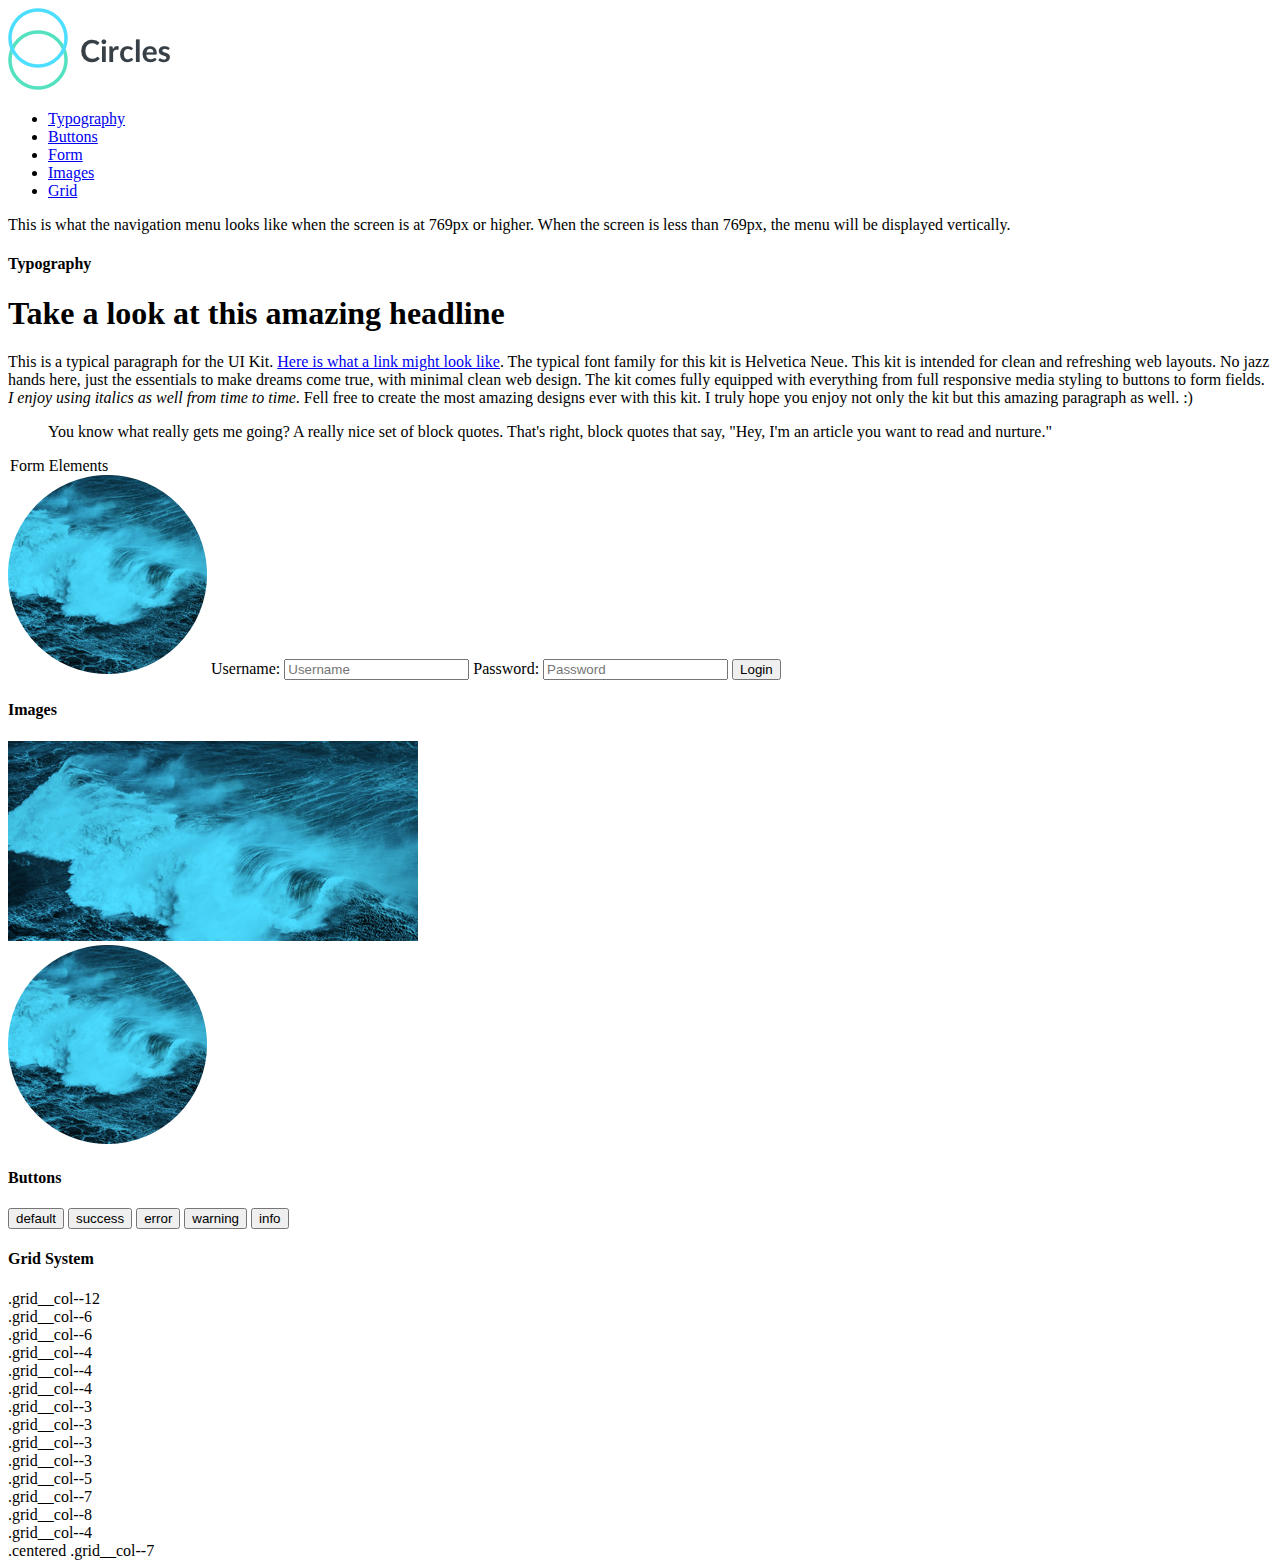
==== index.html @ 482572c5 "adding to suppository" ====
<!doctype html>
<html lang="en">

<head>
  <meta charset="utf-8">
  <title>Circles UI Kit</title>
  <meta name="viewport" content="width=device-width, initial-scale=1">
  <link rel="stylesheet" href="css/styles.css">
</head>
<!-- 
    List of classes used

    Grid:
    .container
    .grid__row
    .grid__col--2
    .grid__col--3
    .grid__col--4
    .grid__col--5
    .grid__col--6
    .grid__col--7
    .grid__col--8
    .grid__col--9
    .grid__col--10
    .grid__col--11
    .grid__col--12
    .centered
    .theme__colors

    Typography:
    .container
    .link
    .blockquote
    .headline--primary
    .headline--secondary

    Image:
    .img--logo
    .img--frame
    .img--avatar

    Navigation:
    .nav
    .nav__item

    Buttons:
    .btn--default
    .btn--success
    .btn--error
    .btn--warning
    .btn--info
    .theme__colors

    Forms:
    .form
    .form__label--hidden
    .form__input

  -->

<body class="container">
  <div class="grid__row">
    <div class="grid__col--3">
      <a class="link" href="/">
          <img class="img--logo" alt="circles logo" src="images/logo.png">
        </a>
    </div>
    <div class="grid__col--9">
      <nav role="navigation">
        <ul class="nav">
          <li class="nav__item"><a href="#type">Typography</a></li>
          <li class="nav__item"><a href="#buttons">Buttons</a></li>
          <li class="nav__item"><a href="#forms">Form</a></li>
          <li class="nav__item"><a href="#images">Images</a></li>
          <li class="nav__item"><a href="#grid">Grid</a></li>
        </ul>
      </nav>
    </div>
  </div>

  <div class="grid__row">
    <div class="grid__col--12">
      <div class="card">
        <p>This is what the navigation menu looks like when the screen is at 769px or higher. When the screen is less than 769px,
          the menu will be displayed vertically.</p>
      </div>
    </div>
  </div>

  <div class="grid__row">
    <div class="grid__col--8">
      <div class="card">
        <h4 id="type" class="headline--secondary">Typography</h4>
        <h1 class="headline--primary">Take a look at this amazing headline</h1>
        <p>This is a typical paragraph for the UI Kit. <a href="#" class="link">Here is what a link might look like</a>. The
          typical font family for this kit is Helvetica Neue. This kit is intended for clean and refreshing web layouts.
          No jazz hands here, just the essentials to make dreams come true, with minimal clean web design. The kit comes
          fully equipped with everything from full responsive media styling to buttons to form fields. <em>I enjoy using italics as well from time to time</em>.
          Fell free to create the most amazing designs ever with this kit. I truly hope you enjoy not only the kit but this
          amazing paragraph as well. :)</p>
        <blockquote class="blockquote">You know what really gets me going? A really nice set of block quotes. That's right, block quotes that say, "Hey,
          I'm an article you want to read and nurture."</blockquote>
      </div>
    </div>
    <div class="grid__col--4">
      <form class="form">
        <legend id="forms" class="headline--secondary">Form Elements</legend>
        <img class="img--avatar" src="images/avatar.png" alt="Avatar">
        <label class="form__label--hidden" for="username">Username:</label>
        <input class="form__input" type="text" id="username" placeholder="Username">
        <label class="form__label--hidden" for="password">Password:</label>
        <input class="form__input" type="password" id="password" placeholder="Password">
        <button class="btn--default theme__colors" type="submit" value="Login">Login</button>
      </form>
    </div>
  </div>

  <h4 id="images" class="headline--secondary">Images</h4>

  <div class="grid__row">
    <div class="grid__col--6">
      <img class="img--frame" src="images/image.png" alt="sample image">
    </div>
    <div class="grid__col--6">
      <img class="img--avatar" src="images/avatar.png" alt="Avatar">
    </div>
  </div>

  <h4 id="buttons" class="headline--secondary">Buttons</h4>

  <div class="grid__row">
    <div class="grid__col--12">
      <button class="btn--default theme__colors">default</button>
      <button class="btn--success theme__colors">success</button>
      <button class="btn--error theme__colors">error</button>
      <button class="btn--warning theme__colors">warning</button>
      <button class="btn--info theme__colors">info</button>
    </div>
  </div>

  <h4 id="grid" class="headline--secondary">Grid System</h4>

  <div class="grid__row">
    <div class="grid__col--12 theme__colors">.grid__col--12</div>
  </div>
  <div class="grid__row">
    <div class="grid__col--6 theme__colors">.grid__col--6</div>
    <div class="grid__col--6 theme__colors">.grid__col--6</div>
  </div>
  <div class="grid__row">
    <div class="grid__col--4 theme__colors">.grid__col--4</div>
    <div class="grid__col--4 theme__colors">.grid__col--4</div>
    <div class="grid__col--4 theme__colors">.grid__col--4</div>
  </div>
  <div class="grid__row">
    <div class="grid__col--3 theme__colors">.grid__col--3</div>
    <div class="grid__col--3 theme__colors">.grid__col--3</div>
    <div class="grid__col--3 theme__colors">.grid__col--3</div>
    <div class="grid__col--3 theme__colors">.grid__col--3</div>
  </div>
  <div class="grid__row">
    <div class="grid__col--5 theme__colors">.grid__col--5</div>
    <div class="grid__col--7 theme__colors">.grid__col--7</div>
  </div>
  <div class="grid__row">
    <div class="grid__col--8 theme__colors">.grid__col--8</div>
    <div class="grid__col--4 theme__colors">.grid__col--4</div>
  </div>
  <div class="grid__row">
    <div class="grid__col--7 theme__colors centered">.centered .grid__col--7</div>
  </div>

</body>

</html>
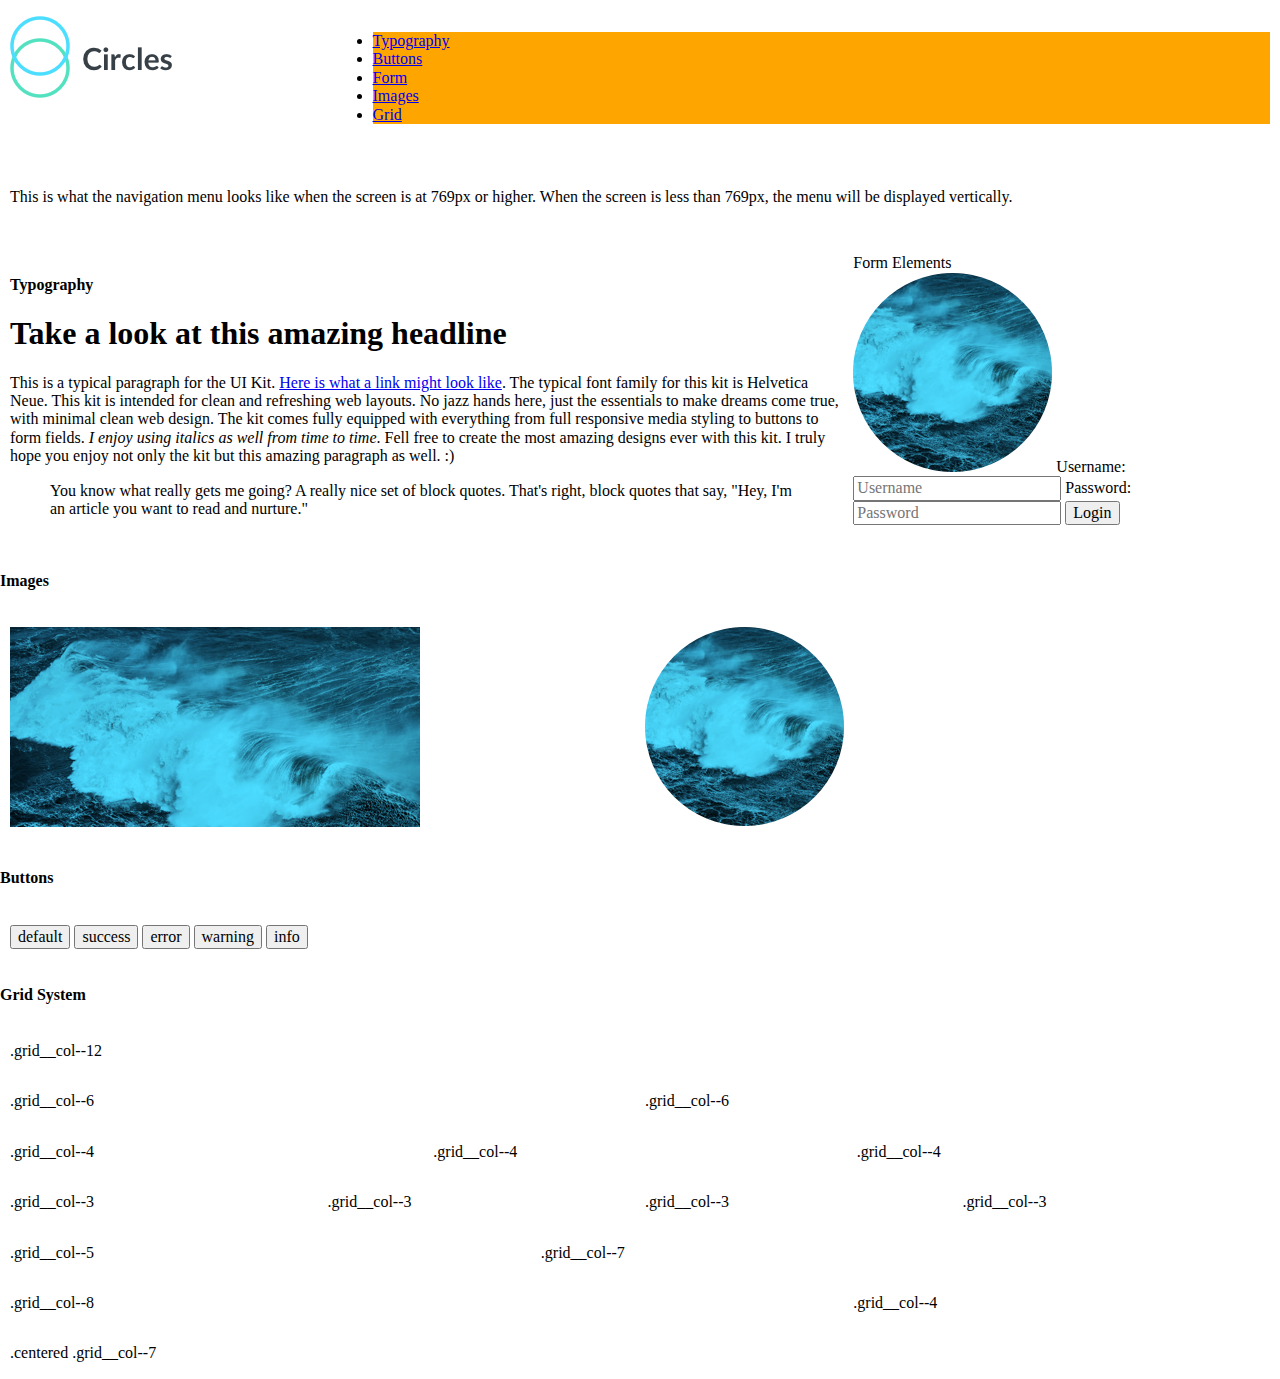
==== commit 31f9d584: "q" ====
--- a/index.html
+++ b/index.html
@@ -5,6 +5,7 @@
   <meta charset="utf-8">
   <title>Circles UI Kit</title>
   <meta name="viewport" content="width=device-width, initial-scale=1">
+  <link rel="stylesheet" href="css/normalize.css">
   <link rel="stylesheet" href="css/styles.css">
 </head>
 <!-- 
--- a/css/styles.css
+++ b/css/styles.css
@@ -0,0 +1,405 @@
+/*! normalize.css v8.0.1 | MIT License | github.com/necolas/normalize.css */
+/* Document
+   ========================================================================== */
+/**
+ * 1. Correct the line height in all browsers.
+ * 2. Prevent adjustments of font size after orientation changes in iOS.
+ */
+html {
+  line-height: 1.15;
+  /* 1 */
+  -webkit-text-size-adjust: 100%;
+  /* 2 */ }
+
+/* Sections
+   ========================================================================== */
+/**
+ * Remove the margin in all browsers.
+ */
+body {
+  margin: 0; }
+
+/**
+ * Render the `main` element consistently in IE.
+ */
+main {
+  display: block; }
+
+/**
+ * Correct the font size and margin on `h1` elements within `section` and
+ * `article` contexts in Chrome, Firefox, and Safari.
+ */
+h1 {
+  font-size: 2em;
+  margin: 0.67em 0; }
+
+/* Grouping content
+   ========================================================================== */
+/**
+ * 1. Add the correct box sizing in Firefox.
+ * 2. Show the overflow in Edge and IE.
+ */
+hr {
+  box-sizing: content-box;
+  /* 1 */
+  height: 0;
+  /* 1 */
+  overflow: visible;
+  /* 2 */ }
+
+/**
+ * 1. Correct the inheritance and scaling of font size in all browsers.
+ * 2. Correct the odd `em` font sizing in all browsers.
+ */
+pre {
+  font-family: monospace, monospace;
+  /* 1 */
+  font-size: 1em;
+  /* 2 */ }
+
+/* Text-level semantics
+   ========================================================================== */
+/**
+ * Remove the gray background on active links in IE 10.
+ */
+a {
+  background-color: transparent; }
+
+/**
+ * 1. Remove the bottom border in Chrome 57-
+ * 2. Add the correct text decoration in Chrome, Edge, IE, Opera, and Safari.
+ */
+abbr[title] {
+  border-bottom: none;
+  /* 1 */
+  text-decoration: underline;
+  /* 2 */
+  text-decoration: underline dotted;
+  /* 2 */ }
+
+/**
+ * Add the correct font weight in Chrome, Edge, and Safari.
+ */
+b,
+strong {
+  font-weight: bolder; }
+
+/**
+ * 1. Correct the inheritance and scaling of font size in all browsers.
+ * 2. Correct the odd `em` font sizing in all browsers.
+ */
+code,
+kbd,
+samp {
+  font-family: monospace, monospace;
+  /* 1 */
+  font-size: 1em;
+  /* 2 */ }
+
+/**
+ * Add the correct font size in all browsers.
+ */
+small {
+  font-size: 80%; }
+
+/**
+ * Prevent `sub` and `sup` elements from affecting the line height in
+ * all browsers.
+ */
+sub,
+sup {
+  font-size: 75%;
+  line-height: 0;
+  position: relative;
+  vertical-align: baseline; }
+
+sub {
+  bottom: -0.25em; }
+
+sup {
+  top: -0.5em; }
+
+/* Embedded content
+   ========================================================================== */
+/**
+ * Remove the border on images inside links in IE 10.
+ */
+img {
+  border-style: none; }
+
+/* Forms
+   ========================================================================== */
+/**
+ * 1. Change the font styles in all browsers.
+ * 2. Remove the margin in Firefox and Safari.
+ */
+button,
+input,
+optgroup,
+select,
+textarea {
+  font-family: inherit;
+  /* 1 */
+  font-size: 100%;
+  /* 1 */
+  line-height: 1.15;
+  /* 1 */
+  margin: 0;
+  /* 2 */ }
+
+/**
+ * Show the overflow in IE.
+ * 1. Show the overflow in Edge.
+ */
+button,
+input {
+  /* 1 */
+  overflow: visible; }
+
+/**
+ * Remove the inheritance of text transform in Edge, Firefox, and IE.
+ * 1. Remove the inheritance of text transform in Firefox.
+ */
+button,
+select {
+  /* 1 */
+  text-transform: none; }
+
+/**
+ * Correct the inability to style clickable types in iOS and Safari.
+ */
+button,
+[type="button"],
+[type="reset"],
+[type="submit"] {
+  -webkit-appearance: button; }
+
+/**
+ * Remove the inner border and padding in Firefox.
+ */
+button::-moz-focus-inner,
+[type="button"]::-moz-focus-inner,
+[type="reset"]::-moz-focus-inner,
+[type="submit"]::-moz-focus-inner {
+  border-style: none;
+  padding: 0; }
+
+/**
+ * Restore the focus styles unset by the previous rule.
+ */
+button:-moz-focusring,
+[type="button"]:-moz-focusring,
+[type="reset"]:-moz-focusring,
+[type="submit"]:-moz-focusring {
+  outline: 1px dotted ButtonText; }
+
+/**
+ * Correct the padding in Firefox.
+ */
+fieldset {
+  padding: 0.35em 0.75em 0.625em; }
+
+/**
+ * 1. Correct the text wrapping in Edge and IE.
+ * 2. Correct the color inheritance from `fieldset` elements in IE.
+ * 3. Remove the padding so developers are not caught out when they zero out
+ *    `fieldset` elements in all browsers.
+ */
+legend {
+  box-sizing: border-box;
+  /* 1 */
+  color: inherit;
+  /* 2 */
+  display: table;
+  /* 1 */
+  max-width: 100%;
+  /* 1 */
+  padding: 0;
+  /* 3 */
+  white-space: normal;
+  /* 1 */ }
+
+/**
+ * Add the correct vertical alignment in Chrome, Firefox, and Opera.
+ */
+progress {
+  vertical-align: baseline; }
+
+/**
+ * Remove the default vertical scrollbar in IE 10+.
+ */
+textarea {
+  overflow: auto; }
+
+/**
+ * 1. Add the correct box sizing in IE 10.
+ * 2. Remove the padding in IE 10.
+ */
+[type="checkbox"],
+[type="radio"] {
+  box-sizing: border-box;
+  /* 1 */
+  padding: 0;
+  /* 2 */ }
+
+/**
+ * Correct the cursor style of increment and decrement buttons in Chrome.
+ */
+[type="number"]::-webkit-inner-spin-button,
+[type="number"]::-webkit-outer-spin-button {
+  height: auto; }
+
+/**
+ * 1. Correct the odd appearance in Chrome and Safari.
+ * 2. Correct the outline style in Safari.
+ */
+[type="search"] {
+  -webkit-appearance: textfield;
+  /* 1 */
+  outline-offset: -2px;
+  /* 2 */ }
+
+/**
+ * Remove the inner padding in Chrome and Safari on macOS.
+ */
+[type="search"]::-webkit-search-decoration {
+  -webkit-appearance: none; }
+
+/**
+ * 1. Correct the inability to style clickable types in iOS and Safari.
+ * 2. Change font properties to `inherit` in Safari.
+ */
+::-webkit-file-upload-button {
+  -webkit-appearance: button;
+  /* 1 */
+  font: inherit;
+  /* 2 */ }
+
+/* Interactive
+   ========================================================================== */
+/*
+ * Add the correct display in Edge, IE 10+, and Firefox.
+ */
+details {
+  display: block; }
+
+/*
+ * Add the correct display in all browsers.
+ */
+summary {
+  display: list-item; }
+
+/* Misc
+   ========================================================================== */
+/**
+ * Add the correct display in IE 10+.
+ */
+template {
+  display: none; }
+
+/**
+ * Add the correct display in IE 10.
+ */
+[hidden] {
+  display: none; }
+
+.nav__item {
+  background-color: orange; }
+
+.grid__row {
+  padding: 1em 10px;
+  display: flex;
+  flex-direction: column; }
+  @media (min-width: 768px) {
+    .grid__row {
+      flex-direction: row; } }
+.grid__col--1 {
+  margin-top: 10px;
+  flex-basis: 100%; }
+  @media (min-width: 768px) {
+    .grid__col--1 {
+      margin-top: 0;
+      flex-basis: 8.3333333333%; } }
+.grid__col--2 {
+  margin-top: 10px;
+  flex-basis: 100%; }
+  @media (min-width: 768px) {
+    .grid__col--2 {
+      margin-top: 0;
+      flex-basis: 16.6666666667%; } }
+.grid__col--3 {
+  margin-top: 10px;
+  flex-basis: 100%; }
+  @media (min-width: 768px) {
+    .grid__col--3 {
+      margin-top: 0;
+      flex-basis: 25%; } }
+.grid__col--4 {
+  margin-top: 10px;
+  flex-basis: 100%; }
+  @media (min-width: 768px) {
+    .grid__col--4 {
+      margin-top: 0;
+      flex-basis: 33.3333333333%; } }
+.grid__col--5 {
+  margin-top: 10px;
+  flex-basis: 100%; }
+  @media (min-width: 768px) {
+    .grid__col--5 {
+      margin-top: 0;
+      flex-basis: 41.6666666667%; } }
+.grid__col--6 {
+  margin-top: 10px;
+  flex-basis: 100%; }
+  @media (min-width: 768px) {
+    .grid__col--6 {
+      margin-top: 0;
+      flex-basis: 50%; } }
+.grid__col--7 {
+  margin-top: 10px;
+  flex-basis: 100%; }
+  @media (min-width: 768px) {
+    .grid__col--7 {
+      margin-top: 0;
+      flex-basis: 58.3333333333%; } }
+.grid__col--8 {
+  margin-top: 10px;
+  flex-basis: 100%; }
+  @media (min-width: 768px) {
+    .grid__col--8 {
+      margin-top: 0;
+      flex-basis: 66.6666666667%; } }
+.grid__col--9 {
+  margin-top: 10px;
+  flex-basis: 100%; }
+  @media (min-width: 768px) {
+    .grid__col--9 {
+      margin-top: 0;
+      flex-basis: 75%; } }
+.grid__col--10 {
+  margin-top: 10px;
+  flex-basis: 100%; }
+  @media (min-width: 768px) {
+    .grid__col--10 {
+      margin-top: 0;
+      flex-basis: 83.3333333333%; } }
+.grid__col--11 {
+  margin-top: 10px;
+  flex-basis: 100%; }
+  @media (min-width: 768px) {
+    .grid__col--11 {
+      margin-top: 0;
+      flex-basis: 91.6666666667%; } }
+.grid__col--12 {
+  margin-top: 10px;
+  flex-basis: 100%; }
+  @media (min-width: 768px) {
+    .grid__col--12 {
+      margin-top: 0;
+      flex-basis: 100%; } }
+
+@media (min-width: 768px) {
+  [class^=grid__col] + [class^=grid__col] {
+    margin-left: 10px; } }
+
+/*# sourceMappingURL=styles.css.map */
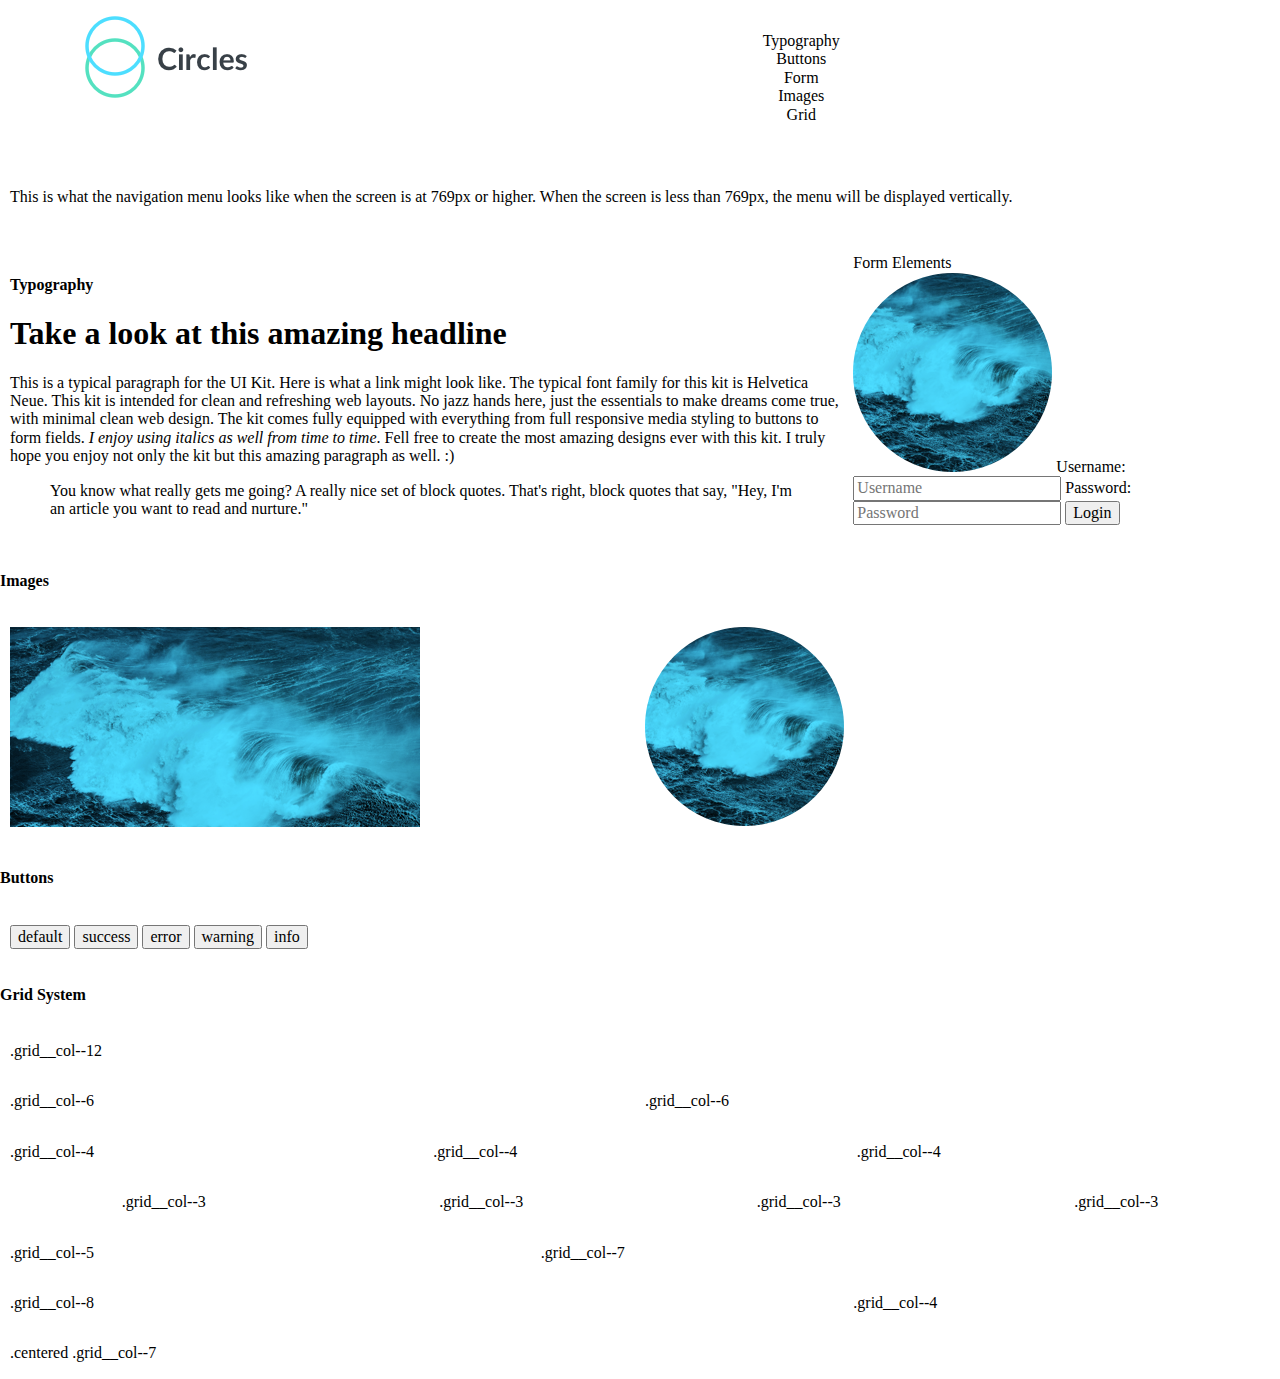
==== commit 4ff490d4: "some starting styles" ====
--- a/index.html
+++ b/index.html
@@ -52,7 +52,7 @@
     .btn--info
     .theme__colors
 
-    Forms:
+    Forms:  
     .form
     .form__label--hidden
     .form__input
--- a/css/styles.css
+++ b/css/styles.css
@@ -303,8 +303,12 @@
 [hidden] {
   display: none; }
 
-.nav__item {
-  background-color: orange; }
+a {
+  text-decoration: none;
+  color: #000; }
+
+ul {
+  list-style: none; }
 
 .grid__row {
   padding: 1em 10px;
@@ -402,4 +406,14 @@
   [class^=grid__col] + [class^=grid__col] {
     margin-left: 10px; } }
 
+.grid__col--3 {
+  display: flex;
+  justify-content: center; }
+
+.nav {
+  display: flex;
+  flex-direction: column;
+  align-items: center;
+  padding-left: 0; }
+
 /*# sourceMappingURL=styles.css.map */
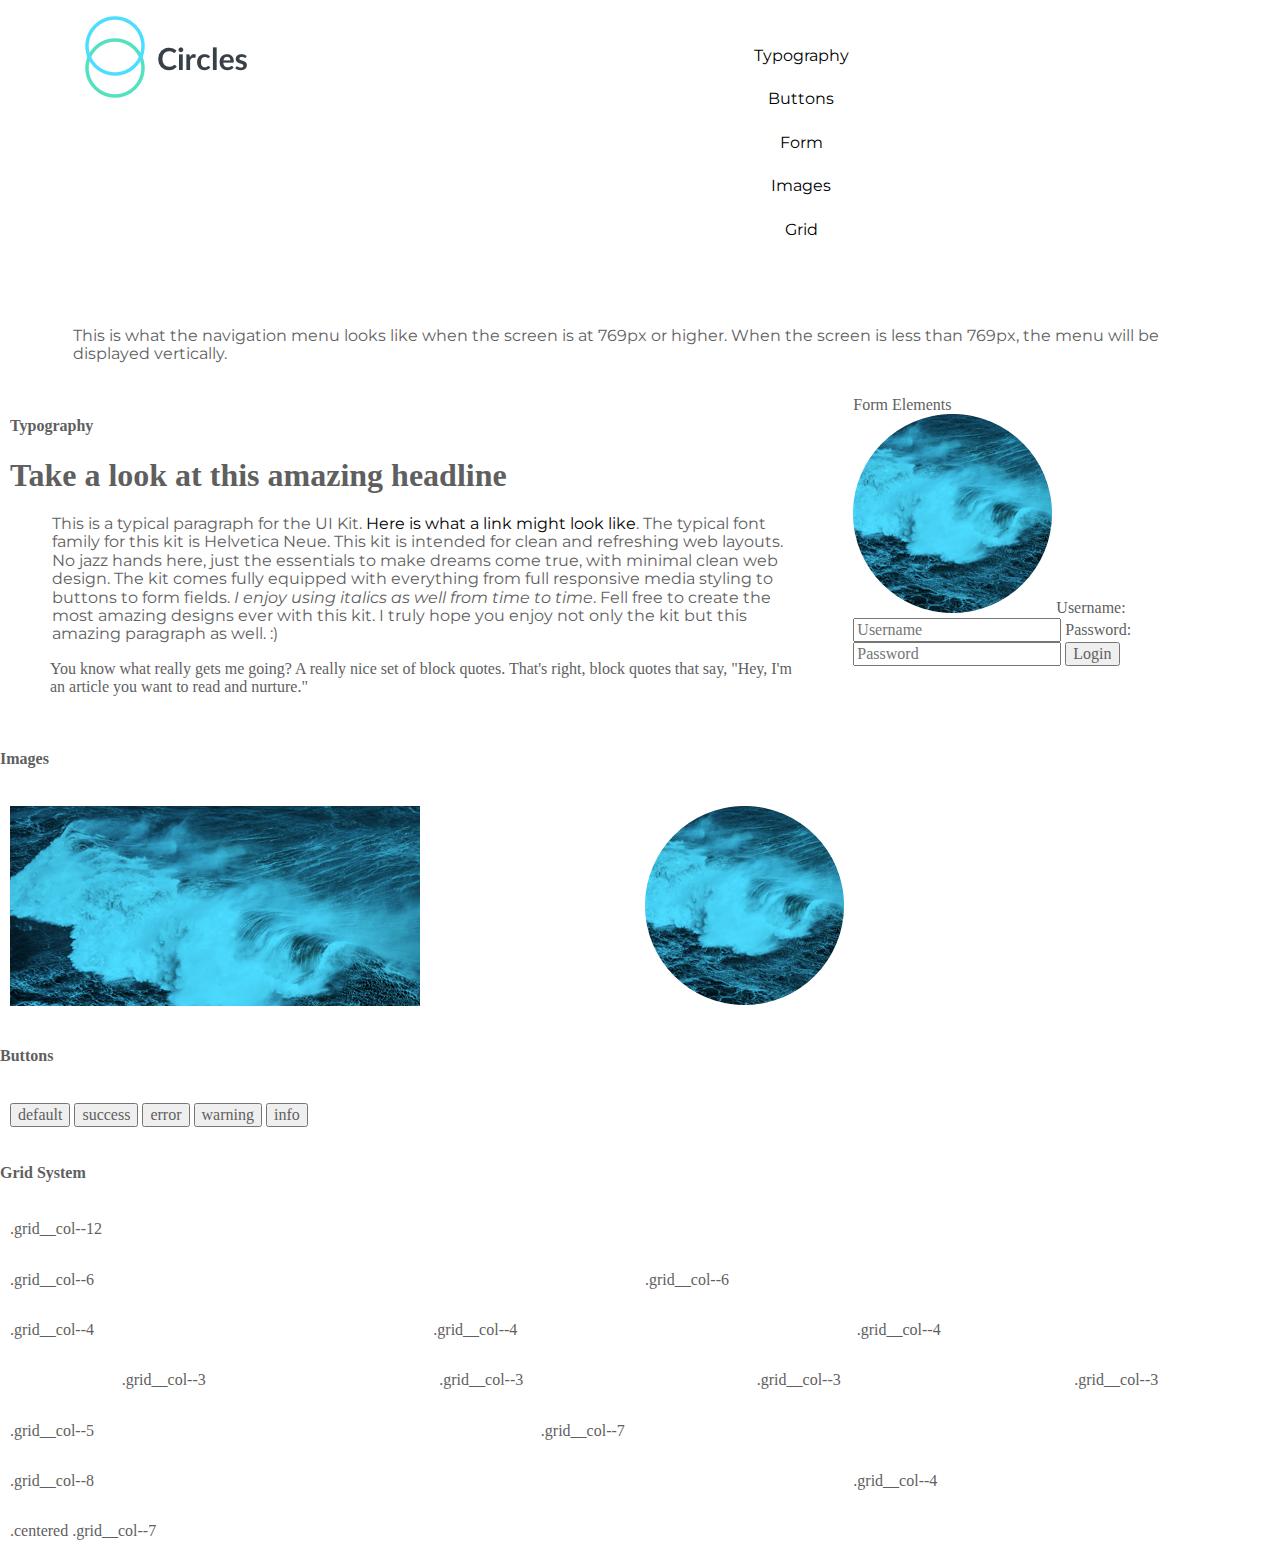
==== commit 08fa94ce: "early stage additions for mobile" ====
--- a/index.html
+++ b/index.html
@@ -5,6 +5,7 @@
   <meta charset="utf-8">
   <title>Circles UI Kit</title>
   <meta name="viewport" content="width=device-width, initial-scale=1">
+  <link href="https://fonts.googleapis.com/css?family=Montserrat:400,400i,500,700" rel="stylesheet">
   <link rel="stylesheet" href="css/normalize.css">
   <link rel="stylesheet" href="css/styles.css">
 </head>
--- a/css/styles.css
+++ b/css/styles.css
@@ -303,12 +303,32 @@
 [hidden] {
   display: none; }
 
+* {
+  color: #5f5f5f; }
+
 a {
   text-decoration: none;
   color: #000; }
+  a:visited {
+    color: black; }
 
 ul {
   list-style: none; }
+
+p {
+  font-family: "Montserrat", sans-serif; }
+
+.container {
+  display: flex;
+  flex-direction: column;
+  justify-content: center; }
+
+.grid__row p {
+  width: 90%;
+  margin: auto; }
+
+.grid__col--12 .card p {
+  padding-top: 30px; }
 
 .grid__row {
   padding: 1em 10px;
@@ -416,4 +436,17 @@
   align-items: center;
   padding-left: 0; }
 
+.nav__item {
+  width: 80%;
+  text-align: center;
+  padding: 10px;
+  padding-top: 15px;
+  border-radius: 5px;
+  font-family: "Montserrat", sans-serif;
+  font-size: 1.21m; }
+  .nav__item:hover {
+    background-color: #67d0ad; }
+  .nav__item:hover a {
+    color: #fff; }
+
 /*# sourceMappingURL=styles.css.map */
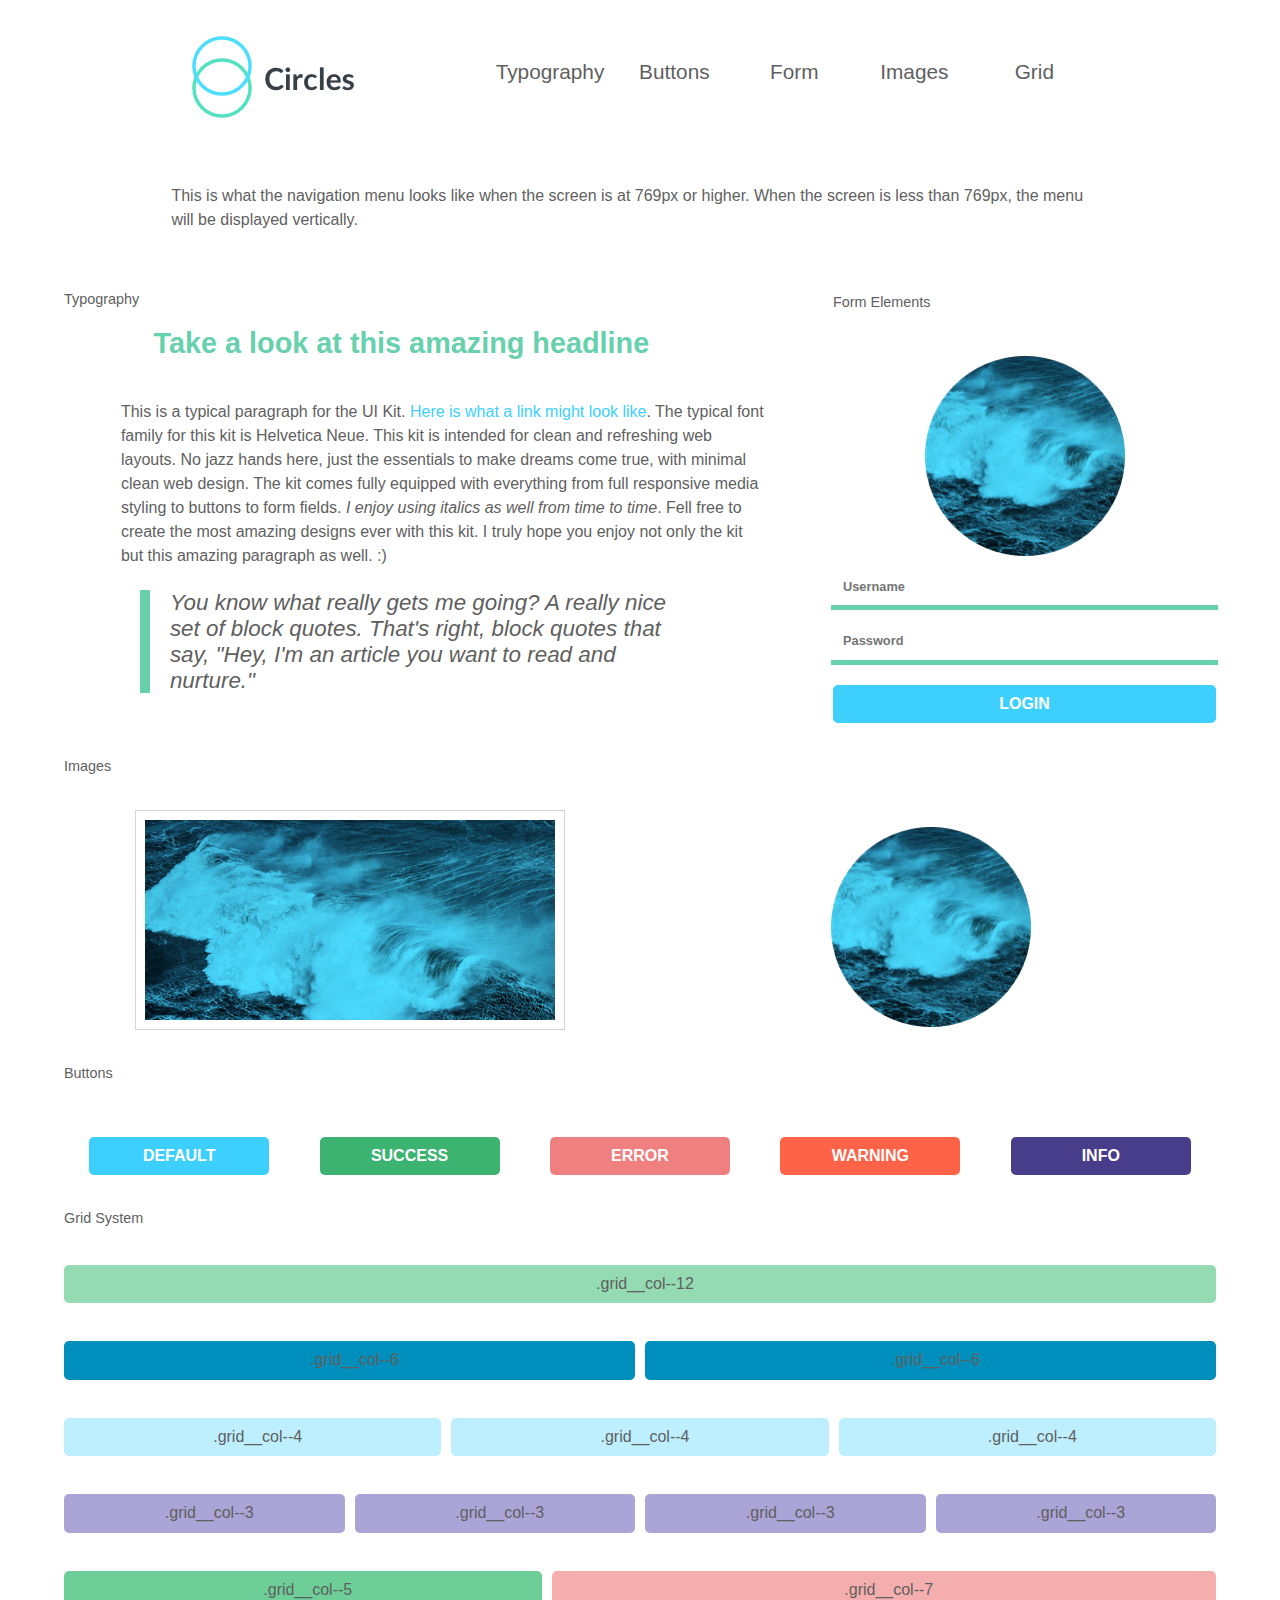
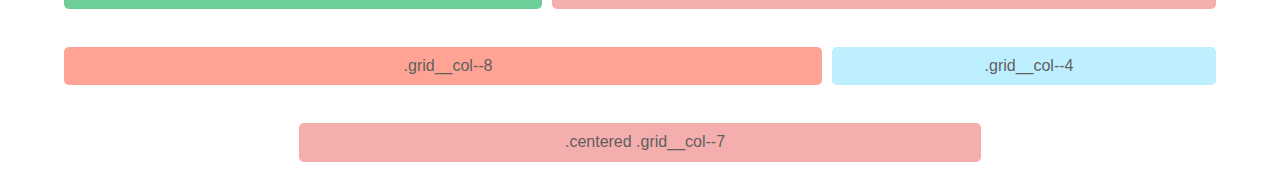
==== commit 669b788a: "removed normalize.css and removed link tags in index.html" ====
--- a/index.html
+++ b/index.html
@@ -1,3 +1,4 @@
+
 <!doctype html>
 <html lang="en">
 
@@ -5,8 +6,6 @@
   <meta charset="utf-8">
   <title>Circles UI Kit</title>
   <meta name="viewport" content="width=device-width, initial-scale=1">
-  <link href="https://fonts.googleapis.com/css?family=Montserrat:400,400i,500,700" rel="stylesheet">
-  <link rel="stylesheet" href="css/normalize.css">
   <link rel="stylesheet" href="css/styles.css">
 </head>
 <!-- 
@@ -15,6 +14,7 @@
     Grid:
     .container
     .grid__row
+    .grid__col--1
     .grid__col--2
     .grid__col--3
     .grid__col--4
@@ -26,8 +26,10 @@
     .grid__col--10
     .grid__col--11
     .grid__col--12
+    .card
     .centered
     .theme__colors
+    (.grid__col--1, .grid__col--2, .grid__col--10, and .grid__col--11 are not used here in the HTML but would be good to include in the Sass)
 
     Typography:
     .container
@@ -53,7 +55,7 @@
     .btn--info
     .theme__colors
 
-    Forms:  
+    Forms:
     .form
     .form__label--hidden
     .form__input
@@ -64,8 +66,8 @@
   <div class="grid__row">
     <div class="grid__col--3">
       <a class="link" href="/">
-          <img class="img--logo" alt="circles logo" src="images/logo.png">
-        </a>
+        <img class="img--logo" alt="circles logo" src="images/logo.png">
+      </a>
     </div>
     <div class="grid__col--9">
       <nav role="navigation">
@@ -83,7 +85,8 @@
   <div class="grid__row">
     <div class="grid__col--12">
       <div class="card">
-        <p>This is what the navigation menu looks like when the screen is at 769px or higher. When the screen is less than 769px,
+        <p>This is what the navigation menu looks like when the screen is at 769px or higher. When the screen is less
+          than 769px,
           the menu will be displayed vertically.</p>
       </div>
     </div>
@@ -94,13 +97,17 @@
       <div class="card">
         <h4 id="type" class="headline--secondary">Typography</h4>
         <h1 class="headline--primary">Take a look at this amazing headline</h1>
-        <p>This is a typical paragraph for the UI Kit. <a href="#" class="link">Here is what a link might look like</a>. The
+        <p>This is a typical paragraph for the UI Kit. <a href="#" class="link">Here is what a link might look like</a>.
+          The
           typical font family for this kit is Helvetica Neue. This kit is intended for clean and refreshing web layouts.
           No jazz hands here, just the essentials to make dreams come true, with minimal clean web design. The kit comes
-          fully equipped with everything from full responsive media styling to buttons to form fields. <em>I enjoy using italics as well from time to time</em>.
-          Fell free to create the most amazing designs ever with this kit. I truly hope you enjoy not only the kit but this
+          fully equipped with everything from full responsive media styling to buttons to form fields. <em>I enjoy using
+            italics as well from time to time</em>.
+          Fell free to create the most amazing designs ever with this kit. I truly hope you enjoy not only the kit but
+          this
           amazing paragraph as well. :)</p>
-        <blockquote class="blockquote">You know what really gets me going? A really nice set of block quotes. That's right, block quotes that say, "Hey,
+        <blockquote class="blockquote">You know what really gets me going? A really nice set of block quotes. That's
+          right, block quotes that say, "Hey,
           I'm an article you want to read and nurture."</blockquote>
       </div>
     </div>
--- a/css/styles.css
+++ b/css/styles.css
@@ -1,3 +1,20 @@
+a {
+  text-decoration: none;
+  color: #5f5f5f; }
+  a:visited {
+    color: #5f5f5f; }
+
+.img--avatar {
+  width: 200px;
+  margin-top: 15px; }
+
+.nav__item:hover {
+  background-color: #67d0ad; }
+
+.form, .grid__col--3, .nav {
+  align-items: center;
+  justify-content: center; }
+
 /*! normalize.css v8.0.1 | MIT License | github.com/necolas/normalize.css */
 /* Document
    ========================================================================== */
@@ -306,12 +323,6 @@
 * {
   color: #5f5f5f; }
 
-a {
-  text-decoration: none;
-  color: #000; }
-  a:visited {
-    color: black; }
-
 ul {
   list-style: none; }
 
@@ -321,14 +332,45 @@
 .container {
   display: flex;
   flex-direction: column;
-  justify-content: center; }
+  justify-content: center;
+  align-items: center; }
+
+.grid__row {
+  display: flex;
+  align-items: center;
+  justify-content: center;
+  width: 100%; }
 
 .grid__row p {
-  width: 90%;
-  margin: auto; }
+  width: 85%;
+  margin: auto;
+  line-height: 1.5em; }
 
 .grid__col--12 .card p {
   padding-top: 30px; }
+
+div[class*="theme__colors"] {
+  font-family: "Montserrat", sans-serif;
+  padding: 10px 0px 10px 10px;
+  margin: 3px 0;
+  border-radius: 5px;
+  width: 95%; }
+  div[class*="theme__colors"].grid__col--12 {
+    background-color: #94dbb3; }
+  div[class*="theme__colors"].grid__col--6 {
+    background-color: #008fbd; }
+  div[class*="theme__colors"].grid__col--4 {
+    background-color: #bdefff; }
+  div[class*="theme__colors"].grid__col--3 {
+    background-color: #aba4d7;
+    justify-content: flex-start; }
+  div[class*="theme__colors"].grid__col--5 {
+    background-color: #6dce98; }
+  div[class*="theme__colors"].grid__col--7 {
+    background-color: #f5aeae; }
+  div[class*="theme__colors"].grid__col--8 {
+    background-color: #ffa494;
+    justify-content: flex-start; }
 
 .grid__row {
   padding: 1em 10px;
@@ -426,15 +468,113 @@
   [class^=grid__col] + [class^=grid__col] {
     margin-left: 10px; } }
 
+@media (min-width: 768px) {
+  .grid__col--6 {
+    display: flex;
+    align-items: center;
+    justify-content: center; }
+
+  .grid__row > .grid__col--12 {
+    display: flex;
+    flex-direction: row;
+    justify-content: space-around; }
+
+  .grid__col--4, .grid__col--5, .grid__col--7 {
+    text-align: center; }
+
+  div[class*="theme__colors"].grid__col--3, div[class*="theme__colors"].grid__col--8 {
+    justify-content: center; }
+
+  .grid__row {
+    width: 90%; } }
+button[class*="btn"] {
+  font-family: "Montserrat", sans-serif;
+  width: 100%;
+  border: none;
+  margin-top: 20px;
+  padding: 10px;
+  border-radius: 5px;
+  text-transform: uppercase;
+  color: #fff;
+  font-weight: bold;
+  transition: transform ease-out 500ms; }
+  button[class*="btn"]:hover {
+    outline: none;
+    transform: translate3d(2px, -3px, 0);
+    cursor: pointer; }
+
+.btn--default {
+  background-color: #3dd0ff; }
+.btn--success {
+  background-color: #3cb371; }
+.btn--error {
+  background-color: #f08080; }
+.btn--warning {
+  background-color: #ff6347; }
+.btn--info {
+  background-color: #483d8b;
+  margin-bottom: 30px; }
+
+@media (min-width: 768px) {
+  .grid__col--12 > button {
+    flex-basis: 180px; }
+
+  .btn--info {
+    margin: 0; } }
+.form {
+  display: flex;
+  flex-direction: column;
+  width: 383px; }
+  .form legend {
+    align-self: flex-start;
+    padding: 30px 0;
+    font-size: 0.9em; }
+
+.form__label--hidden {
+  display: none; }
+
+.form__input,
+.form__input:focus {
+  margin-top: 20px;
+  width: 100%;
+  border-style: none;
+  border-bottom: 5px solid #67d0ad;
+  font-family: "Montserrat", sans-serif;
+  padding-bottom: 10px;
+  transition-duration: .5s;
+  transition-property: padding-left; }
+  .form__input::placeholder,
+  .form__input:focus::placeholder {
+    padding-left: 10px;
+    font-size: 0.8em;
+    font-weight: bold; }
+  .form__input:focus,
+  .form__input:focus:focus {
+    outline: none;
+    box-shadow: inset 3px 0  grey;
+    font-style: italic;
+    padding-left: 15px; }
+
 .grid__col--3 {
   display: flex;
-  justify-content: center; }
-
+  justify-content: center;
+  padding-top: 20px; }
+
+.img--frame {
+  border: solid lightgrey 1px;
+  padding: 9px; }
+
+@media (min-width: 768px) {
+  .img--logo {
+    padding-left: 10vw; } }
 .nav {
   display: flex;
   flex-direction: column;
-  align-items: center;
-  padding-left: 0; }
+  padding-inline-start: 0; }
+  @media (min-width: 768px) {
+    .nav {
+      display: flex;
+      flex-direction: row; } }
 
 .nav__item {
   width: 80%;
@@ -444,9 +584,66 @@
   border-radius: 5px;
   font-family: "Montserrat", sans-serif;
   font-size: 1.21m; }
-  .nav__item:hover {
-    background-color: #67d0ad; }
   .nav__item:hover a {
     color: #fff; }
+  @media (min-width: 768px) {
+    .nav__item {
+      flex-basis: 100px;
+      font-size: 1.3rem; } }
+
+.grid__col--9 {
+  width: 100%; }
+
+.grid__col--8 {
+  display: flex;
+  justify-content: center;
+  font-family: "Montserrat", sans-serif; }
+  .grid__col--8 p {
+    line-height: 1.5em; }
+
+.headline--secondary {
+  font-family: "Montserrat", sans-serif;
+  font-weight: lighter;
+  font-size: 0.9em;
+  text-align: left; }
+
+.card > .headline--secondary {
+  padding-left: 8vw; }
+  @media (min-width: 768px) {
+    .card > .headline--secondary {
+      padding-left: 0; } }
+
+.headline--primary,
+.headline--secondary {
+  width: 90%; }
+
+.headline--primary {
+  color: #67d0ad;
+  width: 70%;
+  text-align: left;
+  font-size: 1.8em;
+  margin-bottom: 40px;
+  padding-left: 10vw; }
+
+.link,
+.link:visited {
+  color: #3dd0ff; }
+
+.blockquote {
+  font-size: 1.3em;
+  width: 70%;
+  float: right;
+  padding-left: 20px;
+  border-left: 10px solid #67d0ad;
+  font-style: italic; }
+  @media (min-width: 768px) {
+    .blockquote {
+      float: none;
+      margin-left: 10%;
+      font-size: 1.4rem; } }
+
+@media (min-width: 768px) {
+  .headline--primary {
+    padding-left: 7vw; } }
 
 /*# sourceMappingURL=styles.css.map */
